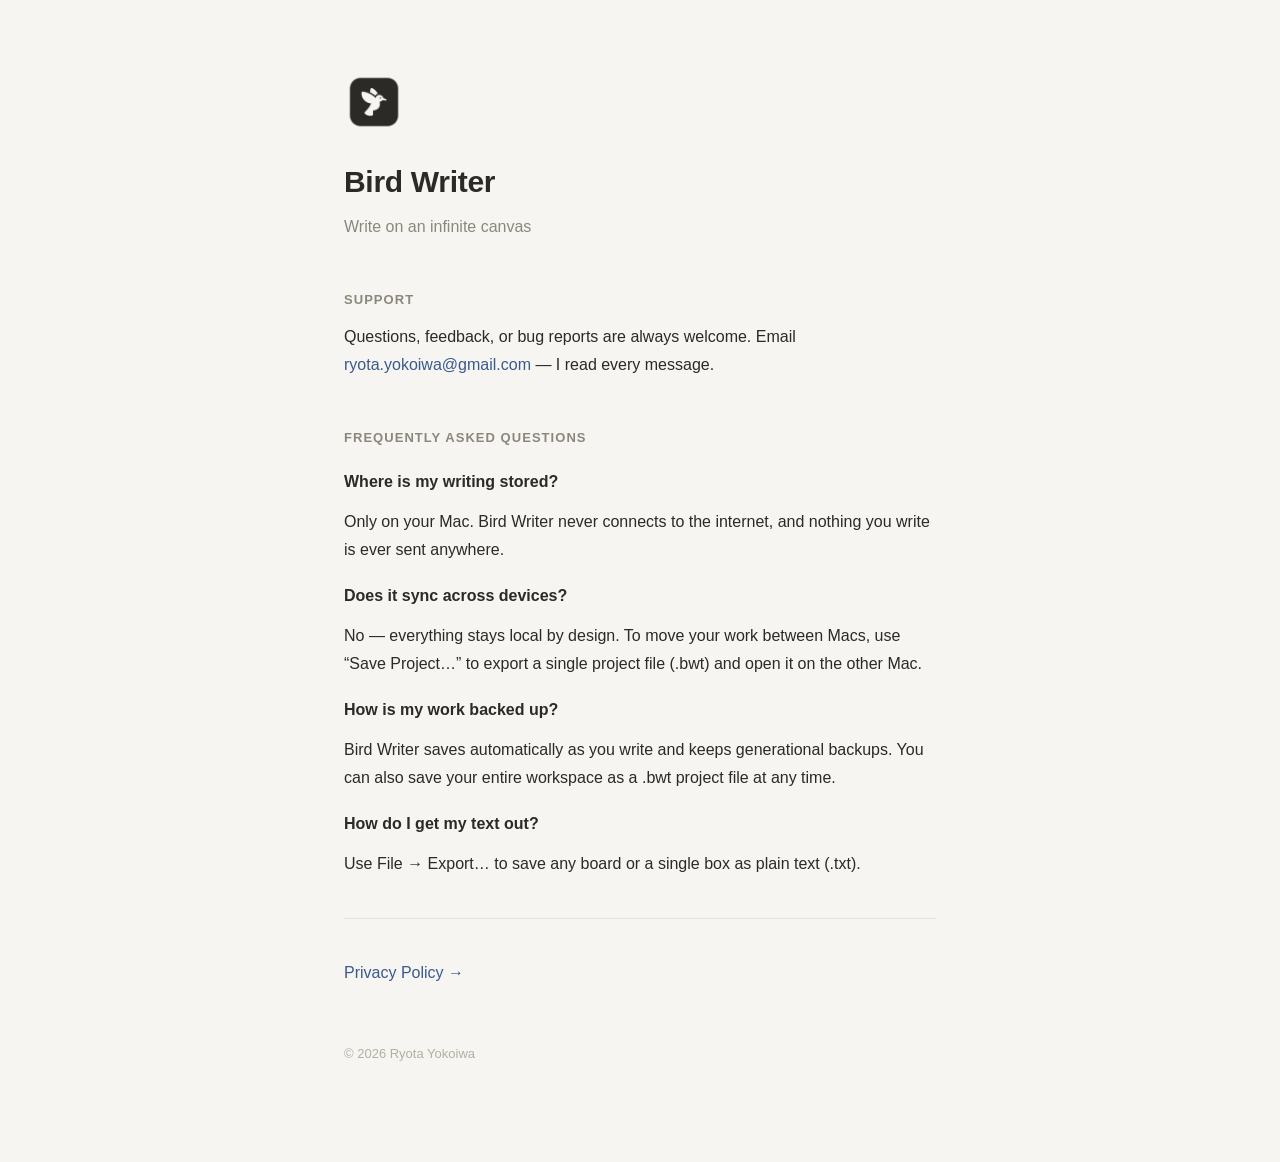
==== index.html @ 4a651034 "Bird Writer — support & privacy pages Co-Authored-By: Claude Fable 5 <noreply@anthropic.com>" ====
<!DOCTYPE html>
<html lang="en">
<head>
<meta charset="UTF-8">
<meta name="viewport" content="width=device-width, initial-scale=1.0">
<title>Bird Writer — Support</title>
<style>
  :root { color-scheme: light dark; }
  * { margin: 0; padding: 0; box-sizing: border-box; }
  body {
    font-family: -apple-system, "Helvetica Neue", "Hiragino Kaku Gothic ProN", sans-serif;
    color: #2B2A27; background: #F7F5F1;
    line-height: 1.75; -webkit-font-smoothing: antialiased;
  }
  .wrap { max-width: 640px; margin: 0 auto; padding: 72px 24px 96px; }
  .icon { width: 60px; height: 60px; display: block; margin-bottom: 24px; }
  h1 { font-size: 30px; letter-spacing: -.01em; }
  .tag { color: #8C877D; font-size: 16px; margin-top: 4px; }
  h2 {
    font-size: 13px; text-transform: uppercase; letter-spacing: .08em;
    color: #8C877D; margin: 48px 0 12px; font-weight: 600;
  }
  p { margin: 0 0 12px; }
  a { color: #3A5A8C; text-decoration: none; }
  a:hover { text-decoration: underline; }
  .q { font-weight: 600; margin-top: 18px; }
  .lang { color: #8C877D; font-size: 13px; margin-top: 4px; }
  hr { border: none; border-top: 1px solid #E7E3DB; margin: 40px 0; }
  footer { color: #B4AEA2; font-size: 13px; margin-top: 56px; }
  @media (prefers-color-scheme: dark) {
    body { color: #DDD8CE; background: #201E1B; }
    .tag, h2, .lang { color: #8C877D; }
    a { color: #8FB0DE; } hr { border-top-color: #33302B; } footer { color: #6E685C; }
  }
</style>
</head>
<body>
<div class="wrap">
  <img class="icon" src="icon.png" alt="Bird Writer" width="60" height="60">
  <h1>Bird Writer</h1>
  <div class="tag">Write on an infinite canvas</div>

  <h2>Support</h2>
  <p>Questions, feedback, or bug reports are always welcome. Email
     <a href="mailto:ryota.yokoiwa@gmail.com">ryota.yokoiwa@gmail.com</a> — I read every message.</p>

  <h2>Frequently Asked Questions</h2>

  <p class="q">Where is my writing stored?</p>
  <p>Only on your Mac. Bird Writer never connects to the internet, and nothing you write is ever sent anywhere.</p>

  <p class="q">Does it sync across devices?</p>
  <p>No — everything stays local by design. To move your work between Macs, use “Save Project…” to export a single project file (.bwt) and open it on the other Mac.</p>

  <p class="q">How is my work backed up?</p>
  <p>Bird Writer saves automatically as you write and keeps generational backups. You can also save your entire workspace as a .bwt project file at any time.</p>

  <p class="q">How do I get my text out?</p>
  <p>Use File → Export… to save any board or a single box as plain text (.txt).</p>

  <hr>

  <p><a href="privacy.html">Privacy Policy →</a></p>

  <footer>© 2026 Ryota Yokoiwa</footer>
</div>
</body>
</html>
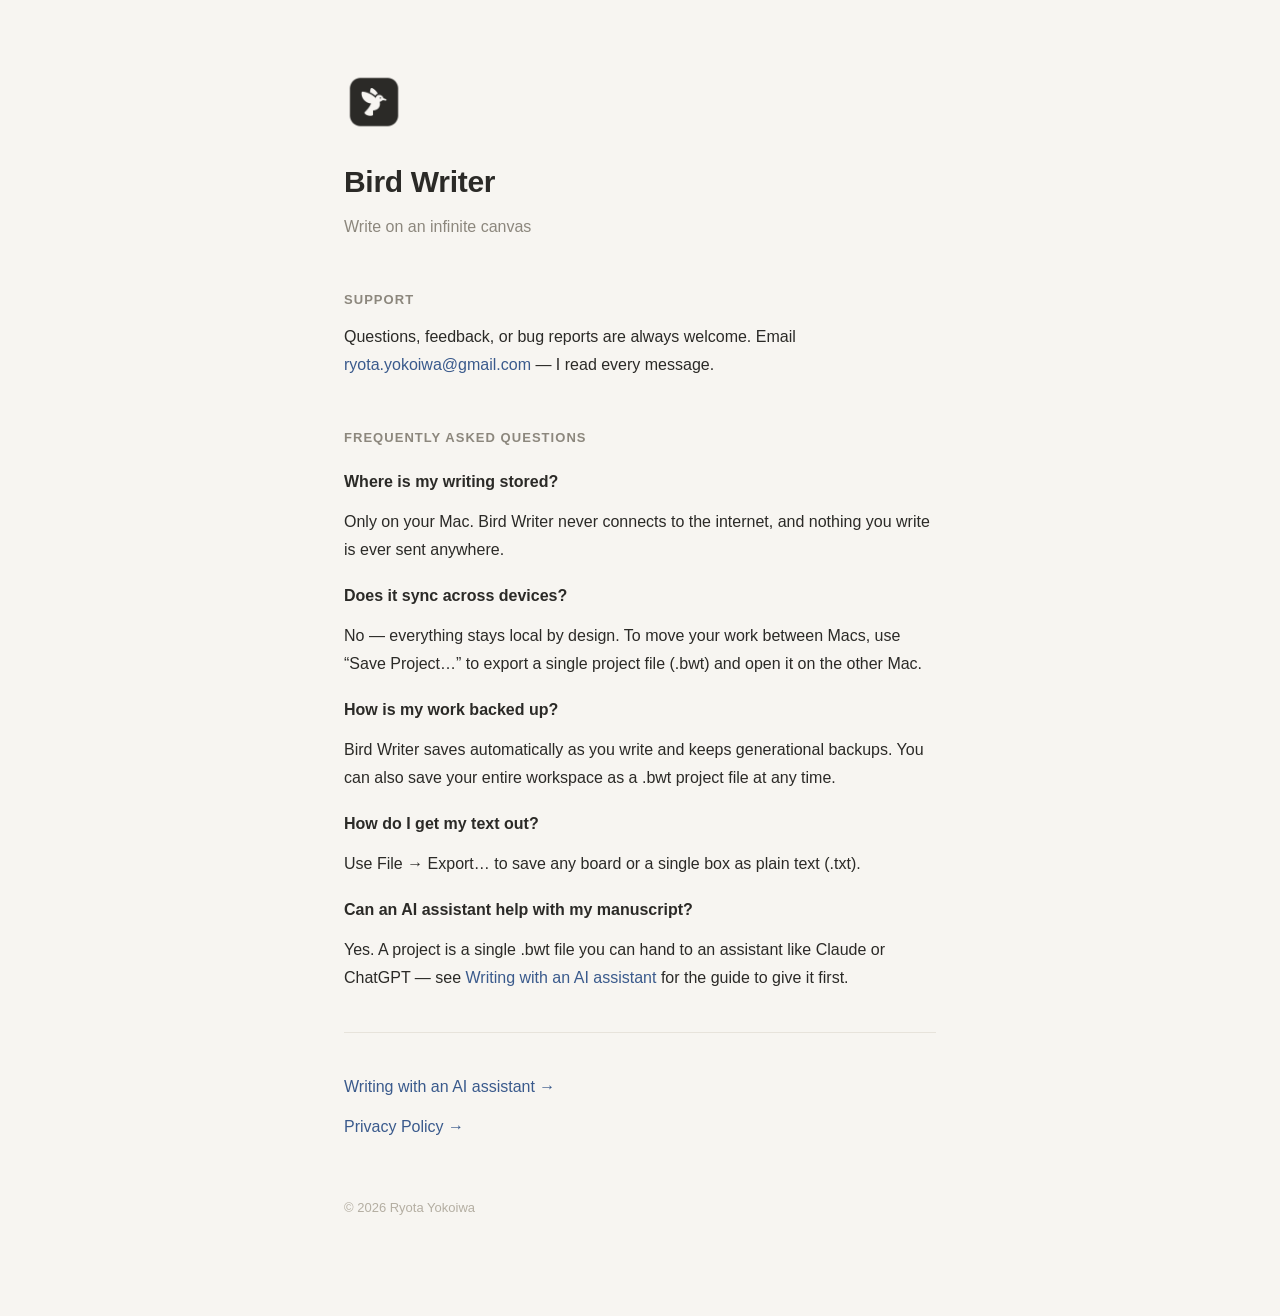
==== commit 945ed6b2: "サイト: AIアシスタント向けの手引きページを追加 .bwt を AI に編集してもらうためのプロンプト(日英)を掲載。 アプリ内蔵版(⚙→AI用の説明をコピー)が正である旨を明記し、 こちらは参照用" ====
--- a/index.html
+++ b/index.html
@@ -58,8 +58,13 @@
   <p class="q">How do I get my text out?</p>
   <p>Use File → Export… to save any board or a single box as plain text (.txt).</p>
 
+  <p class="q">Can an AI assistant help with my manuscript?</p>
+  <p>Yes. A project is a single .bwt file you can hand to an assistant like Claude or ChatGPT —
+     see <a href="ai.html">Writing with an AI assistant</a> for the guide to give it first.</p>
+
   <hr>
 
+  <p><a href="ai.html">Writing with an AI assistant →</a></p>
   <p><a href="privacy.html">Privacy Policy →</a></p>
 
   <footer>© 2026 Ryota Yokoiwa</footer>
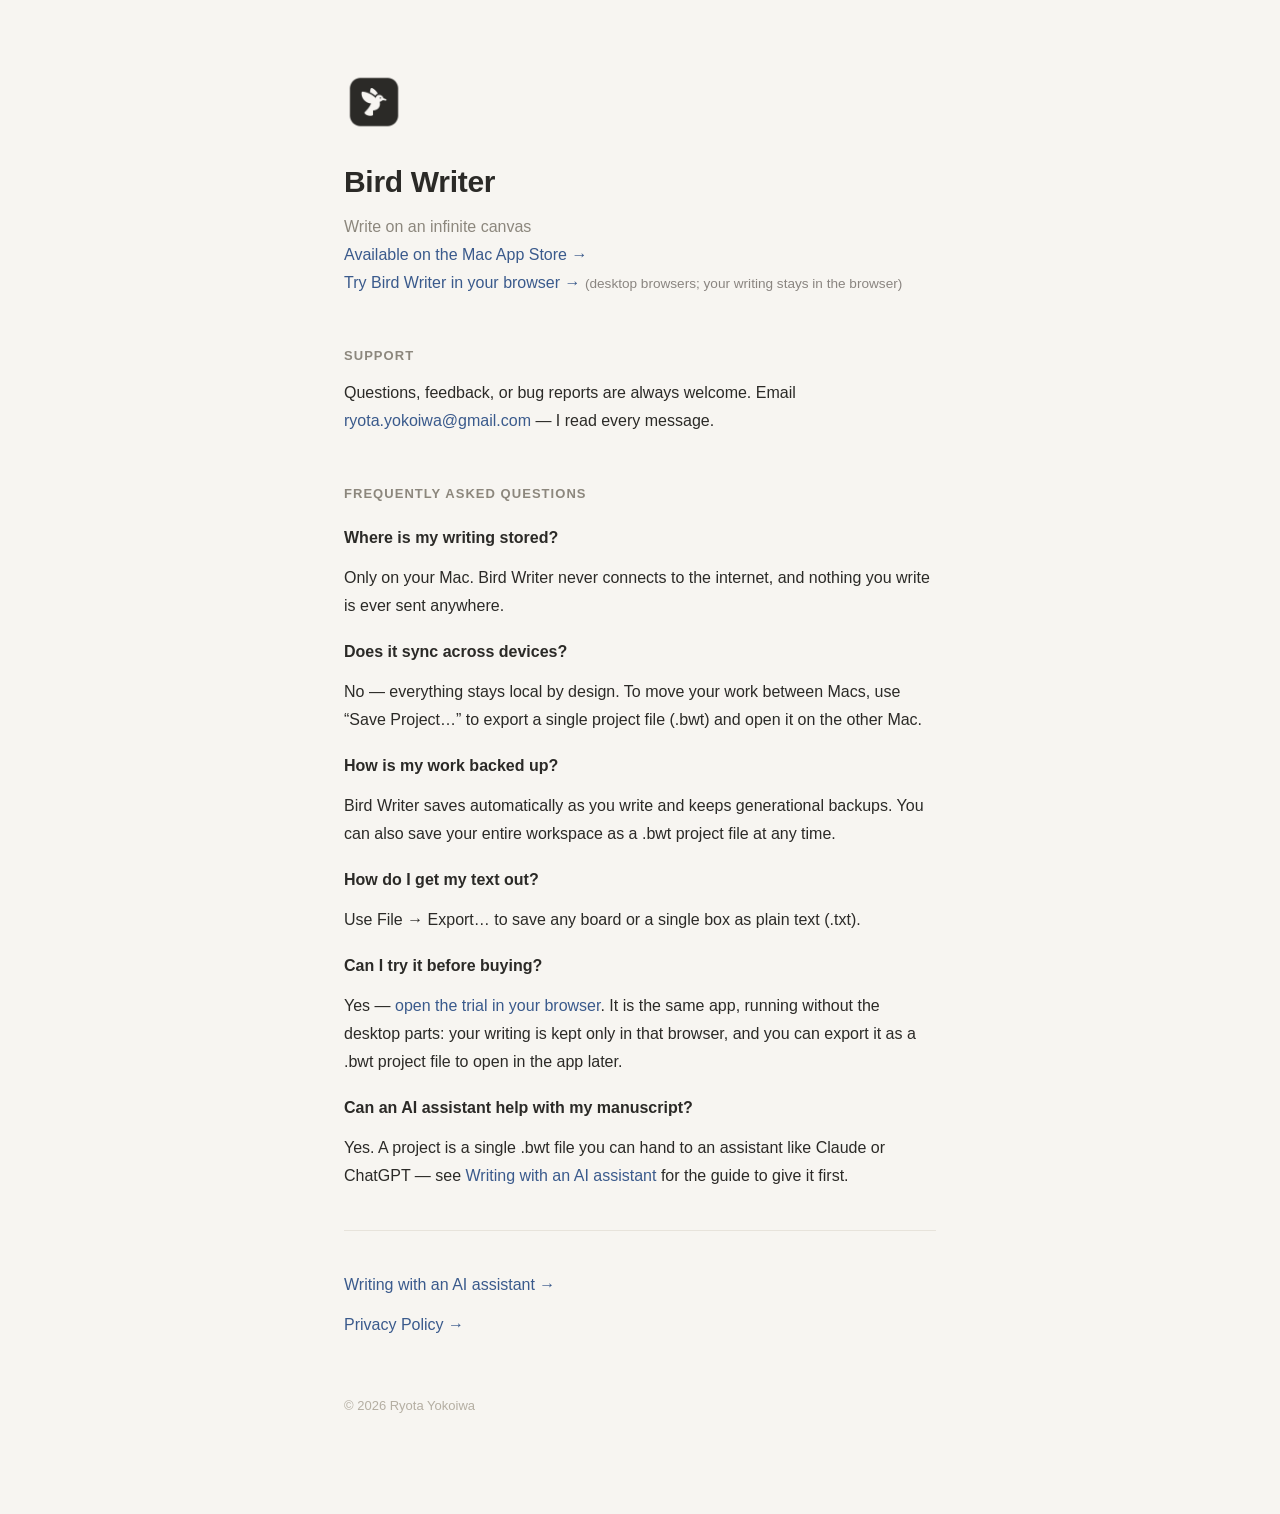
==== commit 23321de1: "Add browser trial (try/) and Mac App Store link Co-Authored-By: Claude Fable 5.1 <noreply@anthropic." ====
--- a/index.html
+++ b/index.html
@@ -32,6 +32,7 @@
     .tag, h2, .lang { color: #8C877D; }
     a { color: #8FB0DE; } hr { border-top-color: #33302B; } footer { color: #6E685C; }
   }
+  .note { color: #8a8580; font-size: 0.85em; }
 </style>
 </head>
 <body>
@@ -39,6 +40,10 @@
   <img class="icon" src="icon.png" alt="Bird Writer" width="60" height="60">
   <h1>Bird Writer</h1>
   <div class="tag">Write on an infinite canvas</div>
+
+  <p><a href="https://apps.apple.com/app/id6791197348">Available on the Mac App Store →</a><br>
+     <a href="try/">Try Bird Writer in your browser →</a>
+     <span class="note">(desktop browsers; your writing stays in the browser)</span></p>
 
   <h2>Support</h2>
   <p>Questions, feedback, or bug reports are always welcome. Email
@@ -58,6 +63,10 @@
   <p class="q">How do I get my text out?</p>
   <p>Use File → Export… to save any board or a single box as plain text (.txt).</p>
 
+  <p class="q">Can I try it before buying?</p>
+  <p>Yes — <a href="try/">open the trial in your browser</a>. It is the same app, running without the desktop parts:
+     your writing is kept only in that browser, and you can export it as a .bwt project file to open in the app later.</p>
+
   <p class="q">Can an AI assistant help with my manuscript?</p>
   <p>Yes. A project is a single .bwt file you can hand to an assistant like Claude or ChatGPT —
      see <a href="ai.html">Writing with an AI assistant</a> for the guide to give it first.</p>
